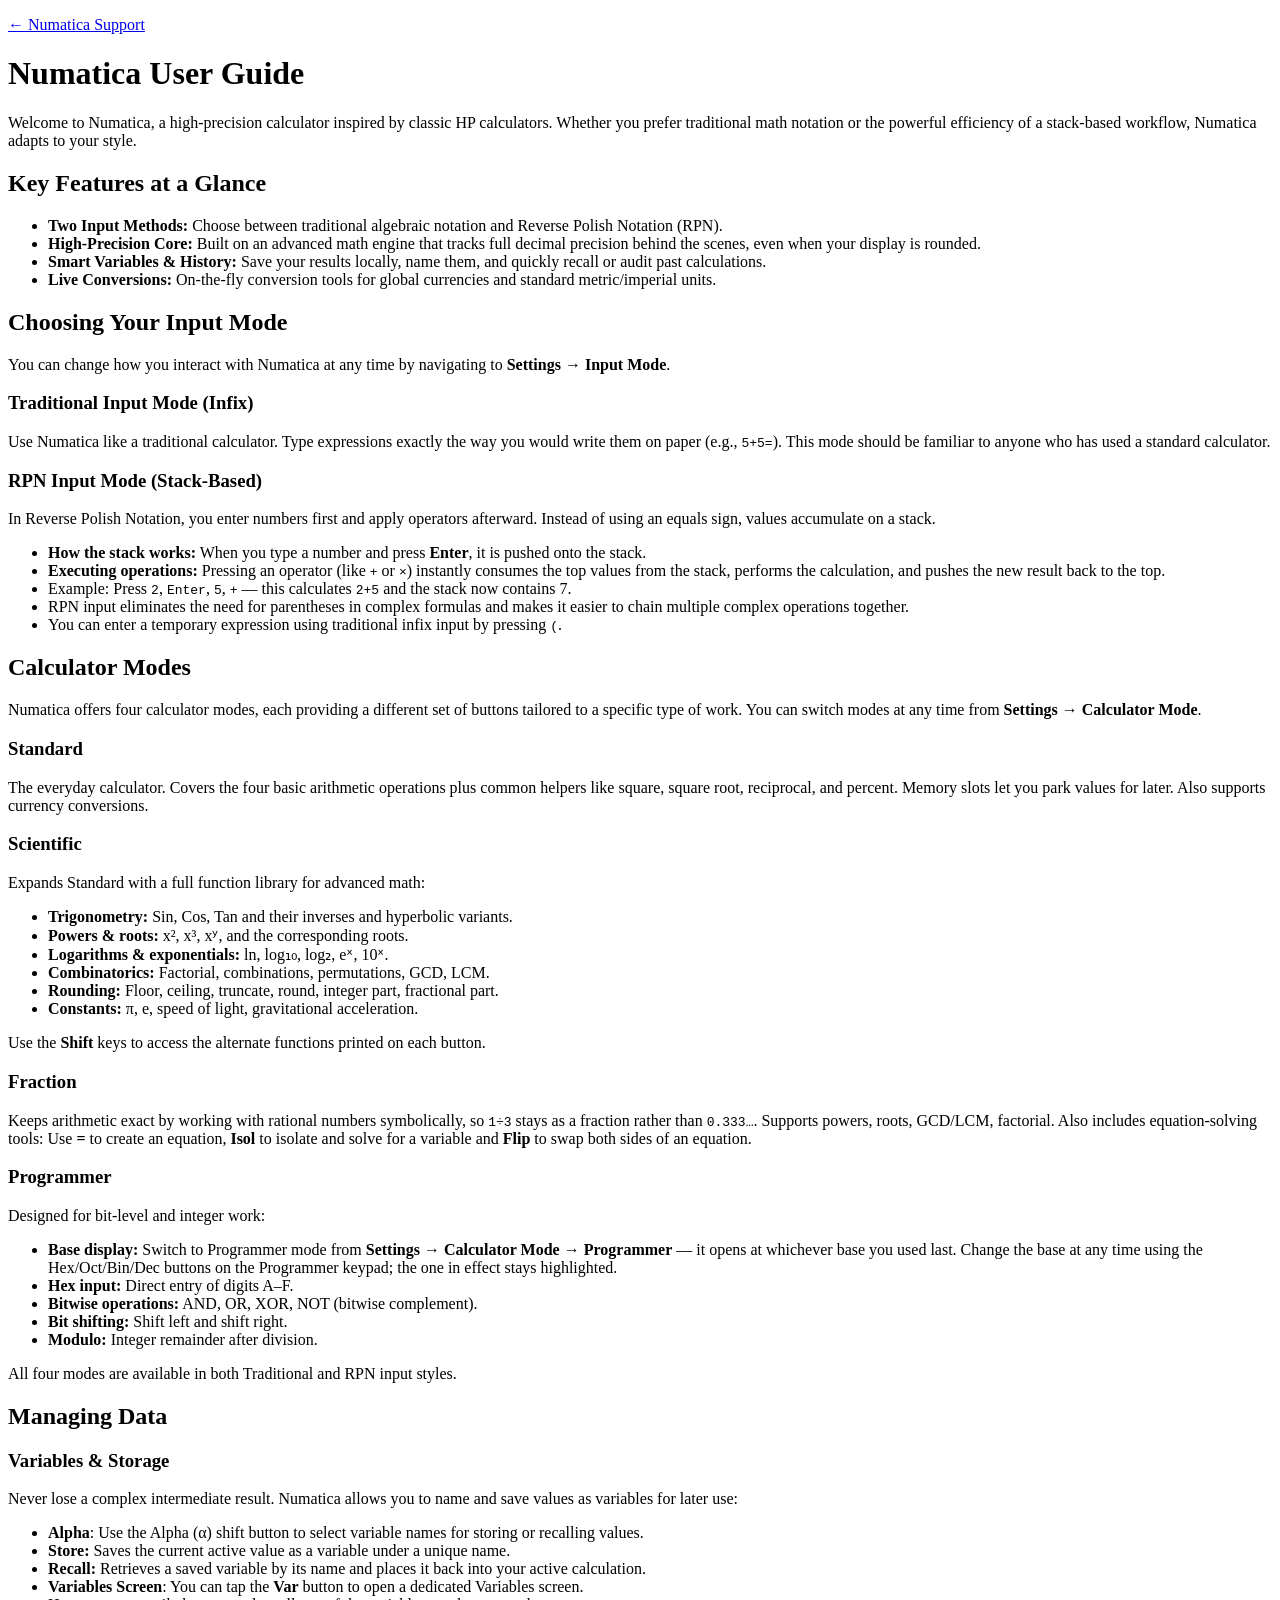
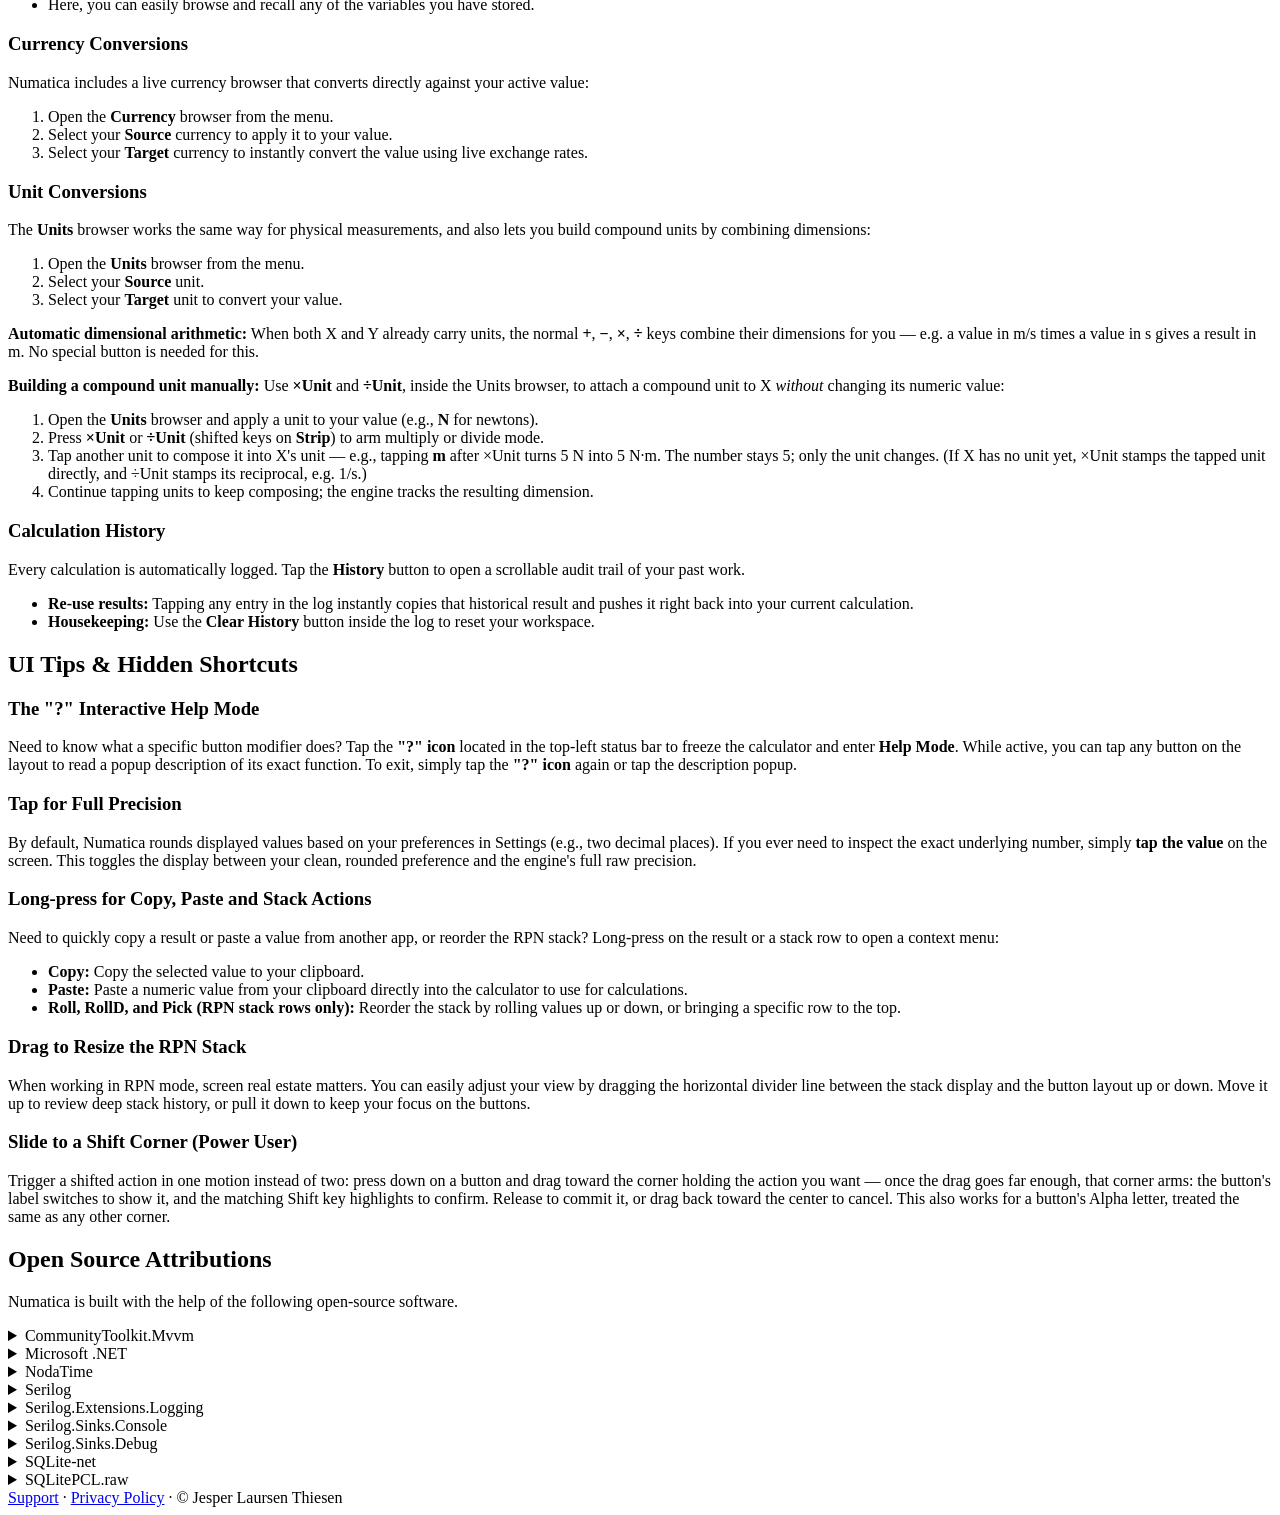
==== guide/index.html @ 0f255b80 "Rename Numera to Numatica Matches the app rename in jthiesen/Numatica#373: display text, page titles" ====
<!DOCTYPE html>
<html lang="en">
<head>
<meta charset="utf-8">
<meta name="viewport" content="width=device-width, initial-scale=1">
<title>Numatica — User Guide</title>
<link rel="icon" href="../favicon.svg" type="image/svg+xml">
<link rel="stylesheet" href="../style.css">
</head>
<body>
<main class="narrow">
<p class="crumb"><a href="../">&larr; Numatica Support</a></p>
<h1>Numatica User Guide</h1>
<p>Welcome to Numatica, a high-precision calculator inspired by classic HP calculators. Whether you prefer traditional math notation or the powerful efficiency of a stack-based workflow, Numatica adapts to your style.</p>
<h2>Key Features at a Glance</h2>
<ul><li><strong>Two Input Methods:</strong> Choose between traditional algebraic notation and Reverse Polish Notation (RPN).</li><li><strong>High-Precision Core:</strong> Built on an advanced math engine that tracks full decimal precision behind the scenes, even when your display is rounded.</li><li><strong>Smart Variables &amp; History:</strong> Save your results locally, name them, and quickly recall or audit past calculations.</li><li><strong>Live Conversions:</strong> On-the-fly conversion tools for global currencies and standard metric/imperial units.</li></ul>
<h2>Choosing Your Input Mode</h2>
<p>You can change how you interact with Numatica at any time by navigating to <strong>Settings</strong> → <strong>Input Mode</strong>.</p>
<h3>Traditional Input Mode (Infix)</h3>
<p>Use Numatica like a traditional calculator. Type expressions exactly the way you would write them on paper (e.g., <code>5+5=</code>). This mode should be familiar to anyone who has used a standard calculator.</p>
<h3>RPN Input Mode (Stack-Based)</h3>
<p>In Reverse Polish Notation, you enter numbers first and apply operators afterward. Instead of using an equals sign, values accumulate on a stack.</p>
<ul><li><strong>How the stack works:</strong> When you type a number and press <strong>Enter</strong>, it is pushed onto the stack.</li><li><strong>Executing operations:</strong> Pressing an operator (like <code>+</code> or <code>×</code>) instantly consumes the top values from the stack, performs the calculation, and pushes the new result back to the top.</li><li>Example: Press <code>2</code>, <code>Enter</code>, <code>5</code>, <code>+</code> — this calculates <code>2+5</code> and the stack now contains 7.</li><li>RPN input eliminates the need for parentheses in complex formulas and makes it easier to chain multiple complex operations together.</li><li>You can enter a temporary expression using traditional infix input by pressing <code>(</code>.</li></ul>
<h2>Calculator Modes</h2>
<p>Numatica offers four calculator modes, each providing a different set of buttons tailored to a specific type of work. You can switch modes at any time from <strong>Settings</strong> → <strong>Calculator Mode</strong>.</p>
<h3>Standard</h3>
<p>The everyday calculator. Covers the four basic arithmetic operations plus common helpers like square, square root, reciprocal, and percent. Memory slots let you park values for later. Also supports currency conversions.</p>
<h3>Scientific</h3>
<p>Expands Standard with a full function library for advanced math:</p>
<ul><li><strong>Trigonometry:</strong> Sin, Cos, Tan and their inverses and hyperbolic variants.</li><li><strong>Powers &amp; roots:</strong> x², x³, xʸ, and the corresponding roots.</li><li><strong>Logarithms &amp; exponentials:</strong> ln, log₁₀, log₂, eˣ, 10ˣ.</li><li><strong>Combinatorics:</strong> Factorial, combinations, permutations, GCD, LCM.</li><li><strong>Rounding:</strong> Floor, ceiling, truncate, round, integer part, fractional part.</li><li><strong>Constants:</strong> π, e, speed of light, gravitational acceleration.</li></ul>
<p>Use the <strong>Shift</strong> keys to access the alternate functions printed on each button.</p>
<h3>Fraction</h3>
<p>Keeps arithmetic exact by working with rational numbers symbolically, so <code>1÷3</code> stays as a fraction rather than <code>0.333…</code>. Supports powers, roots, GCD/LCM, factorial. Also includes equation-solving tools: Use <strong>=</strong> to create an equation, <strong>Isol</strong> to isolate and solve for a variable and <strong>Flip</strong> to swap both sides of an equation.</p>
<h3>Programmer</h3>
<p>Designed for bit-level and integer work:</p>
<ul><li><strong>Base display:</strong> Switch to Programmer mode from <strong>Settings</strong> → <strong>Calculator Mode</strong> → <strong>Programmer</strong> — it opens at whichever base you used last. Change the base at any time using the Hex/Oct/Bin/Dec buttons on the Programmer keypad; the one in effect stays highlighted.</li><li><strong>Hex input:</strong> Direct entry of digits A–F.</li><li><strong>Bitwise operations:</strong> AND, OR, XOR, NOT (bitwise complement).</li><li><strong>Bit shifting:</strong> Shift left and shift right.</li><li><strong>Modulo:</strong> Integer remainder after division.</li></ul>
<p>All four modes are available in both Traditional and RPN input styles.</p>
<h2>Managing Data</h2>
<h3>Variables &amp; Storage</h3>
<p>Never lose a complex intermediate result. Numatica allows you to name and save values as variables for later use:</p>
<ul><li><strong>Alpha</strong>: Use the Alpha (α) shift button to select variable names for storing or recalling values.</li><li><strong>Store:</strong> Saves the current active value as a variable under a unique name.</li><li><strong>Recall:</strong> Retrieves a saved variable by its name and places it back into your active calculation.</li><li><strong>Variables Screen</strong>: You can tap the <strong>Var</strong> button to open a dedicated Variables screen.</li><li>Here, you can easily browse and recall any of the variables you have stored.</li></ul>
<h3>Currency Conversions</h3>
<p>Numatica includes a live currency browser that converts directly against your active value:</p>
<ol><li>Open the <strong>Currency</strong> browser from the menu.</li><li>Select your <strong>Source</strong> currency to apply it to your value.</li><li>Select your <strong>Target</strong> currency to instantly convert the value using live exchange rates.</li></ol>
<h3>Unit Conversions</h3>
<p>The <strong>Units</strong> browser works the same way for physical measurements, and also lets you build compound units by combining dimensions:</p>
<ol><li>Open the <strong>Units</strong> browser from the menu.</li><li>Select your <strong>Source</strong> unit.</li><li>Select your <strong>Target</strong> unit to convert your value.</li></ol>
<p><strong>Automatic dimensional arithmetic:</strong> When both X and Y already carry units, the normal <strong>+</strong>, <strong>−</strong>, <strong>×</strong>, <strong>÷</strong> keys combine their dimensions for you — e.g. a value in m/s times a value in s gives a result in m. No special button is needed for this.</p>
<p><strong>Building a compound unit manually:</strong> Use <strong>×Unit</strong> and <strong>÷Unit</strong>, inside the Units browser, to attach a compound unit to X <em>without</em> changing its numeric value:</p>
<ol><li>Open the <strong>Units</strong> browser and apply a unit to your value (e.g., <strong>N</strong> for newtons).</li><li>Press <strong>×Unit</strong> or <strong>÷Unit</strong> (shifted keys on <strong>Strip</strong>) to arm multiply or divide mode.</li><li>Tap another unit to compose it into X's unit — e.g., tapping <strong>m</strong> after ×Unit turns 5 N into 5 N·m. The number stays 5; only the unit changes. (If X has no unit yet, ×Unit stamps the tapped unit directly, and ÷Unit stamps its reciprocal, e.g. 1/s.)</li><li>Continue tapping units to keep composing; the engine tracks the resulting dimension.</li></ol>
<h3>Calculation History</h3>
<p>Every calculation is automatically logged. Tap the <strong>History</strong> button to open a scrollable audit trail of your past work.</p>
<ul><li><strong>Re-use results:</strong> Tapping any entry in the log instantly copies that historical result and pushes it right back into your current calculation.</li><li><strong>Housekeeping:</strong> Use the <strong>Clear History</strong> button inside the log to reset your workspace.</li></ul>
<h2>UI Tips &amp; Hidden Shortcuts</h2>
<h3>The "?" Interactive Help Mode</h3>
<p>Need to know what a specific button modifier does? Tap the <strong>"?" icon</strong> located in the top-left status bar to freeze the calculator and enter <strong>Help Mode</strong>. While active, you can tap any button on the layout to read a popup description of its exact function. To exit, simply tap the <strong>"?" icon</strong> again or tap the description popup.</p>
<h3>Tap for Full Precision</h3>
<p>By default, Numatica rounds displayed values based on your preferences in Settings (e.g., two decimal places). If you ever need to inspect the exact underlying number, simply <strong>tap the value</strong> on the screen. This toggles the display between your clean, rounded preference and the engine's full raw precision.</p>
<h3>Long-press for Copy, Paste and Stack Actions</h3>
<p>Need to quickly copy a result or paste a value from another app, or reorder the RPN stack? Long-press on the result or a stack row to open a context menu:</p>
<ul><li><strong>Copy:</strong> Copy the selected value to your clipboard.</li><li><strong>Paste:</strong> Paste a numeric value from your clipboard directly into the calculator to use for calculations.</li><li><strong>Roll, RollD, and Pick (RPN stack rows only):</strong> Reorder the stack by rolling values up or down, or bringing a specific row to the top.</li></ul>
<h3>Drag to Resize the RPN Stack</h3>
<p>When working in RPN mode, screen real estate matters. You can easily adjust your view by dragging the horizontal divider line between the stack display and the button layout up or down. Move it up to review deep stack history, or pull it down to keep your focus on the buttons.</p>
<h3>Slide to a Shift Corner (Power User)</h3>
<p>Trigger a shifted action in one motion instead of two: press down on a button and drag toward the corner holding the action you want — once the drag goes far enough, that corner arms: the button's label switches to show it, and the matching Shift key highlights to confirm. Release to commit it, or drag back toward the center to cancel. This also works for a button's Alpha letter, treated the same as any other corner.</p>
<h2 id="open-source">Open Source Attributions</h2>
<p>Numatica is built with the help of the following open-source software.</p>
<details><summary>CommunityToolkit.Mvvm</summary><pre>The MIT License (MIT)
Copyright (c) Microsoft Corporation

Permission is hereby granted, free of charge, to any person obtaining a copy of this software and 
associated documentation files (the "Software"), to deal in the Software without restriction, 
including without limitation the rights to use, copy, modify, merge, publish, distribute, sublicense, 
and/or sell copies of the Software, and to permit persons to whom the Software is furnished to do so, 
subject to the following conditions:

The above copyright notice and this permission notice shall be included in all copies or substantial 
portions of the Software.

THE SOFTWARE IS PROVIDED "AS IS", WITHOUT WARRANTY OF ANY KIND, EXPRESS OR IMPLIED, INCLUDING BUT 
NOT LIMITED TO THE WARRANTIES OF MERCHANTABILITY, FITNESS FOR A PARTICULAR PURPOSE AND NONINFRINGEMENT. 
IN NO EVENT SHALL THE AUTHORS OR COPYRIGHT HOLDERS BE LIABLE FOR ANY CLAIM, DAMAGES OR OTHER LIABILITY, 
WHETHER IN AN ACTION OF CONTRACT, TORT OR OTHERWISE, ARISING FROM, OUT OF OR IN CONNECTION WITH THE 
SOFTWARE OR THE USE OR OTHER DEALINGS IN THE SOFTWARE.</pre></details>
<details><summary>Microsoft .NET</summary><pre>The MIT License (MIT)

Copyright (c) .NET Foundation and Contributors

All rights reserved.

Permission is hereby granted, free of charge, to any person obtaining a copy
of this software and associated documentation files (the "Software"), to deal
in the Software without restriction, including without limitation the rights
to use, copy, modify, merge, publish, distribute, sublicense, and/or sell
copies of the Software, and to permit persons to whom the Software is
furnished to do so, subject to the following conditions:

The above copyright notice and this permission notice shall be included in all
copies or substantial portions of the Software.

THE SOFTWARE IS PROVIDED "AS IS", WITHOUT WARRANTY OF ANY KIND, EXPRESS OR
IMPLIED, INCLUDING BUT NOT LIMITED TO THE WARRANTIES OF MERCHANTABILITY,
FITNESS FOR A PARTICULAR PURPOSE AND NONINFRINGEMENT. IN NO EVENT SHALL THE
AUTHORS OR COPYRIGHT HOLDERS BE LIABLE FOR ANY CLAIM, DAMAGES OR OTHER
LIABILITY, WHETHER IN AN ACTION OF CONTRACT, TORT OR OTHERWISE, ARISING FROM,
OUT OF OR IN CONNECTION WITH THE SOFTWARE OR THE USE OR OTHER DEALINGS IN THE
SOFTWARE.</pre></details>
<details><summary>NodaTime</summary><pre>Copyright 2009 The Noda Time Authors. All rights reserved.

This product includes ports of software developed by Joda.org
(http://www.joda.org/). Portions of Noda Time were derived from Joda
Time 1.6.0; Joda Time 1.6.0 is copyright 2001-2009 Stephen Colebourne.

Licensed under the Apache License, Version 2.0:

                                Apache License
                        Version 2.0, January 2004
                        http://www.apache.org/licenses/

TERMS AND CONDITIONS FOR USE, REPRODUCTION, AND DISTRIBUTION

1. Definitions.

    "License" shall mean the terms and conditions for use, reproduction,
    and distribution as defined by Sections 1 through 9 of this document.

    "Licensor" shall mean the copyright owner or entity authorized by
    the copyright owner that is granting the License.

    "Legal Entity" shall mean the union of the acting entity and all
    other entities that control, are controlled by, or are under common
    control with that entity. For the purposes of this definition,
    "control" means (i) the power, direct or indirect, to cause the
    direction or management of such entity, whether by contract or
    otherwise, or (ii) ownership of fifty percent (50%) or more of the
    outstanding shares, or (iii) beneficial ownership of such entity.

    "You" (or "Your") shall mean an individual or Legal Entity
    exercising permissions granted by this License.

    "Source" form shall mean the preferred form for making modifications,
    including but not limited to software source code, documentation
    source, and configuration files.

    "Object" form shall mean any form resulting from mechanical
    transformation or translation of a Source form, including but
    not limited to compiled object code, generated documentation,
    and conversions to other media types.

    "Work" shall mean the work of authorship, whether in Source or
    Object form, made available under the License, as indicated by a
    copyright notice that is included in or attached to the work
    (an example is provided in the Appendix below).

    "Derivative Works" shall mean any work, whether in Source or Object
    form, that is based on (or derived from) the Work and for which the
    editorial revisions, annotations, elaborations, or other modifications
    represent, as a whole, an original work of authorship. For the purposes
    of this License, Derivative Works shall not include works that remain
    separable from, or merely link (or bind by name) to the interfaces of,
    the Work and Derivative Works thereof.

    "Contribution" shall mean any work of authorship, including
    the original version of the Work and any modifications or additions
    to that Work or Derivative Works thereof, that is intentionally
    submitted to Licensor for inclusion in the Work by the copyright owner
    or by an individual or Legal Entity authorized to submit on behalf of
    the copyright owner. For the purposes of this definition, "submitted"
    means any form of electronic, verbal, or written communication sent
    to the Licensor or its representatives, including but not limited to
    communication on electronic mailing lists, source code control systems,
    and issue tracking systems that are managed by, or on behalf of, the
    Licensor for the purpose of discussing and improving the Work, but
    excluding communication that is conspicuously marked or otherwise
    designated in writing by the copyright owner as "Not a Contribution."

    "Contributor" shall mean Licensor and any individual or Legal Entity
    on behalf of whom a Contribution has been received by Licensor and
    subsequently incorporated within the Work.

2. Grant of Copyright License. Subject to the terms and conditions of
    this License, each Contributor hereby grants to You a perpetual,
    worldwide, non-exclusive, no-charge, royalty-free, irrevocable
    copyright license to reproduce, prepare Derivative Works of,
    publicly display, publicly perform, sublicense, and distribute the
    Work and such Derivative Works in Source or Object form.

3. Grant of Patent License. Subject to the terms and conditions of
    this License, each Contributor hereby grants to You a perpetual,
    worldwide, non-exclusive, no-charge, royalty-free, irrevocable
    (except as stated in this section) patent license to make, have made,
    use, offer to sell, sell, import, and otherwise transfer the Work,
    where such license applies only to those patent claims licensable
    by such Contributor that are necessarily infringed by their
    Contribution(s) alone or by combination of their Contribution(s)
    with the Work to which such Contribution(s) was submitted. If You
    institute patent litigation against any entity (including a
    cross-claim or counterclaim in a lawsuit) alleging that the Work
    or a Contribution incorporated within the Work constitutes direct
    or contributory patent infringement, then any patent licenses
    granted to You under this License for that Work shall terminate
    as of the date such litigation is filed.

4. Redistribution. You may reproduce and distribute copies of the
    Work or Derivative Works thereof in any medium, with or without
    modifications, and in Source or Object form, provided that You
    meet the following conditions:

    (a) You must give any other recipients of the Work or
        Derivative Works a copy of this License; and

    (b) You must cause any modified files to carry prominent notices
        stating that You changed the files; and

    (c) You must retain, in the Source form of any Derivative Works
        that You distribute, all copyright, patent, trademark, and
        attribution notices from the Source form of the Work,
        excluding those notices that do not pertain to any part of
        the Derivative Works; and

    (d) If the Work includes a "NOTICE" text file as part of its
        distribution, then any Derivative Works that You distribute must
        include a readable copy of the attribution notices contained
        within such NOTICE file, excluding those notices that do not
        pertain to any part of the Derivative Works, in at least one
        of the following places: within a NOTICE text file distributed
        as part of the Derivative Works; within the Source form or
        documentation, if provided along with the Derivative Works; or,
        within a display generated by the Derivative Works, if and
        wherever such third-party notices normally appear. The contents
        of the NOTICE file are for informational purposes only and
        do not modify the License. You may add Your own attribution
        notices within Derivative Works that You distribute, alongside
        or as an addendum to the NOTICE text from the Work, provided
        that such additional attribution notices cannot be construed
        as modifying the License.

    You may add Your own copyright statement to Your modifications and
    may provide additional or different license terms and conditions
    for use, reproduction, or distribution of Your modifications, or
    for any such Derivative Works as a whole, provided Your use,
    reproduction, and distribution of the Work otherwise complies with
    the conditions stated in this License.

5. Submission of Contributions. Unless You explicitly state otherwise,
    any Contribution intentionally submitted for inclusion in the Work
    by You to the Licensor shall be under the terms and conditions of
    this License, without any additional terms or conditions.
    Notwithstanding the above, nothing herein shall supersede or modify
    the terms of any separate license agreement you may have executed
    with Licensor regarding such Contributions.

6. Trademarks. This License does not grant permission to use the trade
    names, trademarks, service marks, or product names of the Licensor,
    except as required for reasonable and customary use in describing the
    origin of the Work and reproducing the content of the NOTICE file.

7. Disclaimer of Warranty. Unless required by applicable law or
    agreed to in writing, Licensor provides the Work (and each
    Contributor provides its Contributions) on an "AS IS" BASIS,
    WITHOUT WARRANTIES OR CONDITIONS OF ANY KIND, either express or
    implied, including, without limitation, any warranties or conditions
    of TITLE, NON-INFRINGEMENT, MERCHANTABILITY, or FITNESS FOR A
    PARTICULAR PURPOSE. You are solely responsible for determining the
    appropriateness of using or redistributing the Work and assume any
    risks associated with Your exercise of permissions under this License.

8. Limitation of Liability. In no event and under no legal theory,
    whether in tort (including negligence), contract, or otherwise,
    unless required by applicable law (such as deliberate and grossly
    negligent acts) or agreed to in writing, shall any Contributor be
    liable to You for damages, including any direct, indirect, special,
    incidental, or consequential damages of any character arising as a
    result of this License or out of the use or inability to use the
    Work (including but not limited to damages for loss of goodwill,
    work stoppage, computer failure or malfunction, or any and all
    other commercial damages or losses), even if such Contributor
    has been advised of the possibility of such damages.

9. Accepting Warranty or Additional Liability. While redistributing
    the Work or Derivative Works thereof, You may choose to offer,
    and charge a fee for, acceptance of support, warranty, indemnity,
    or other liability obligations and/or rights consistent with this
    License. However, in accepting such obligations, You may act only
    on Your own behalf and on Your sole responsibility, not on behalf
    of any other Contributor, and only if You agree to indemnify,
    defend, and hold each Contributor harmless for any liability
    incurred by, or claims asserted against, such Contributor by reason
    of your accepting any such warranty or additional liability.

END OF TERMS AND CONDITIONS

APPENDIX: How to apply the Apache License to your work.

    To apply the Apache License to your work, attach the following
    boilerplate notice, with the fields enclosed by brackets "[]"
    replaced with your own identifying information. (Don't include
    the brackets!)  The text should be enclosed in the appropriate
    comment syntax for the file format. We also recommend that a
    file or class name and description of purpose be included on the
    same "printed page" as the copyright notice for easier
    identification within third-party archives.

Copyright [yyyy] [name of copyright owner]

Licensed under the Apache License, Version 2.0 (the "License");
you may not use this file except in compliance with the License.
You may obtain a copy of the License at

    http://www.apache.org/licenses/LICENSE-2.0

Unless required by applicable law or agreed to in writing, software
distributed under the License is distributed on an "AS IS" BASIS,
WITHOUT WARRANTIES OR CONDITIONS OF ANY KIND, either express or implied.
See the License for the specific language governing permissions and
limitations under the License.</pre></details>
<details><summary>Serilog</summary><pre>Serilog is copyright © Serilog Contributors - Provided under the Apache License, Version 2.0. Needle and thread logo a derivative of work by Kenneth Appiah.

Licensed under the Apache License, Version 2.0:

Apache License
Version 2.0, January 2004
http://www.apache.org/licenses/

TERMS AND CONDITIONS FOR USE, REPRODUCTION, AND DISTRIBUTION

1. Definitions.

"License" shall mean the terms and conditions for use, reproduction, and
distribution as defined by Sections 1 through 9 of this document.

"Licensor" shall mean the copyright owner or entity authorized by the copyright
owner that is granting the License.

"Legal Entity" shall mean the union of the acting entity and all other entities
that control, are controlled by, or are under common control with that entity.
For the purposes of this definition, "control" means (i) the power, direct or
indirect, to cause the direction or management of such entity, whether by
contract or otherwise, or (ii) ownership of fifty percent (50%) or more of the
outstanding shares, or (iii) beneficial ownership of such entity.

"You" (or "Your") shall mean an individual or Legal Entity exercising
permissions granted by this License.

"Source" form shall mean the preferred form for making modifications, including
but not limited to software source code, documentation source, and configuration
files.

"Object" form shall mean any form resulting from mechanical transformation or
translation of a Source form, including but not limited to compiled object code,
generated documentation, and conversions to other media types.

"Work" shall mean the work of authorship, whether in Source or Object form, made
available under the License, as indicated by a copyright notice that is included
in or attached to the work (an example is provided in the Appendix below).

"Derivative Works" shall mean any work, whether in Source or Object form, that
is based on (or derived from) the Work and for which the editorial revisions,
annotations, elaborations, or other modifications represent, as a whole, an
original work of authorship. For the purposes of this License, Derivative Works
shall not include works that remain separable from, or merely link (or bind by
name) to the interfaces of, the Work and Derivative Works thereof.

"Contribution" shall mean any work of authorship, including the original version
of the Work and any modifications or additions to that Work or Derivative Works
thereof, that is intentionally submitted to Licensor for inclusion in the Work
by the copyright owner or by an individual or Legal Entity authorized to submit
on behalf of the copyright owner. For the purposes of this definition,
"submitted" means any form of electronic, verbal, or written communication sent
to the Licensor or its representatives, including but not limited to
communication on electronic mailing lists, source code control systems, and
issue tracking systems that are managed by, or on behalf of, the Licensor for
the purpose of discussing and improving the Work, but excluding communication
that is conspicuously marked or otherwise designated in writing by the copyright
owner as "Not a Contribution."

"Contributor" shall mean Licensor and any individual or Legal Entity on behalf
of whom a Contribution has been received by Licensor and subsequently
incorporated within the Work.

2. Grant of Copyright License.

Subject to the terms and conditions of this License, each Contributor hereby
grants to You a perpetual, worldwide, non-exclusive, no-charge, royalty-free,
irrevocable copyright license to reproduce, prepare Derivative Works of,
publicly display, publicly perform, sublicense, and distribute the Work and such
Derivative Works in Source or Object form.

3. Grant of Patent License.

Subject to the terms and conditions of this License, each Contributor hereby
grants to You a perpetual, worldwide, non-exclusive, no-charge, royalty-free,
irrevocable (except as stated in this section) patent license to make, have
made, use, offer to sell, sell, import, and otherwise transfer the Work, where
such license applies only to those patent claims licensable by such Contributor
that are necessarily infringed by their Contribution(s) alone or by combination
of their Contribution(s) with the Work to which such Contribution(s) was
submitted. If You institute patent litigation against any entity (including a
cross-claim or counterclaim in a lawsuit) alleging that the Work or a
Contribution incorporated within the Work constitutes direct or contributory
patent infringement, then any patent licenses granted to You under this License
for that Work shall terminate as of the date such litigation is filed.

4. Redistribution.

You may reproduce and distribute copies of the Work or Derivative Works thereof
in any medium, with or without modifications, and in Source or Object form,
provided that You meet the following conditions:

You must give any other recipients of the Work or Derivative Works a copy of
this License; and
You must cause any modified files to carry prominent notices stating that You
changed the files; and
You must retain, in the Source form of any Derivative Works that You distribute,
all copyright, patent, trademark, and attribution notices from the Source form
of the Work, excluding those notices that do not pertain to any part of the
Derivative Works; and
If the Work includes a "NOTICE" text file as part of its distribution, then any
Derivative Works that You distribute must include a readable copy of the
attribution notices contained within such NOTICE file, excluding those notices
that do not pertain to any part of the Derivative Works, in at least one of the
following places: within a NOTICE text file distributed as part of the
Derivative Works; within the Source form or documentation, if provided along
with the Derivative Works; or, within a display generated by the Derivative
Works, if and wherever such third-party notices normally appear. The contents of
the NOTICE file are for informational purposes only and do not modify the
License. You may add Your own attribution notices within Derivative Works that
You distribute, alongside or as an addendum to the NOTICE text from the Work,
provided that such additional attribution notices cannot be construed as
modifying the License.
You may add Your own copyright statement to Your modifications and may provide
additional or different license terms and conditions for use, reproduction, or
distribution of Your modifications, or for any such Derivative Works as a whole,
provided Your use, reproduction, and distribution of the Work otherwise complies
with the conditions stated in this License.

5. Submission of Contributions.

Unless You explicitly state otherwise, any Contribution intentionally submitted
for inclusion in the Work by You to the Licensor shall be under the terms and
conditions of this License, without any additional terms or conditions.
Notwithstanding the above, nothing herein shall supersede or modify the terms of
any separate license agreement you may have executed with Licensor regarding
such Contributions.

6. Trademarks.

This License does not grant permission to use the trade names, trademarks,
service marks, or product names of the Licensor, except as required for
reasonable and customary use in describing the origin of the Work and
reproducing the content of the NOTICE file.

7. Disclaimer of Warranty.

Unless required by applicable law or agreed to in writing, Licensor provides the
Work (and each Contributor provides its Contributions) on an "AS IS" BASIS,
WITHOUT WARRANTIES OR CONDITIONS OF ANY KIND, either express or implied,
including, without limitation, any warranties or conditions of TITLE,
NON-INFRINGEMENT, MERCHANTABILITY, or FITNESS FOR A PARTICULAR PURPOSE. You are
solely responsible for determining the appropriateness of using or
redistributing the Work and assume any risks associated with Your exercise of
permissions under this License.

8. Limitation of Liability.

In no event and under no legal theory, whether in tort (including negligence),
contract, or otherwise, unless required by applicable law (such as deliberate
and grossly negligent acts) or agreed to in writing, shall any Contributor be
liable to You for damages, including any direct, indirect, special, incidental,
or consequential damages of any character arising as a result of this License or
out of the use or inability to use the Work (including but not limited to
damages for loss of goodwill, work stoppage, computer failure or malfunction, or
any and all other commercial damages or losses), even if such Contributor has
been advised of the possibility of such damages.

9. Accepting Warranty or Additional Liability.

While redistributing the Work or Derivative Works thereof, You may choose to
offer, and charge a fee for, acceptance of support, warranty, indemnity, or
other liability obligations and/or rights consistent with this License. However,
in accepting such obligations, You may act only on Your own behalf and on Your
sole responsibility, not on behalf of any other Contributor, and only if You
agree to indemnify, defend, and hold each Contributor harmless for any liability
incurred by, or claims asserted against, such Contributor by reason of your
accepting any such warranty or additional liability.

END OF TERMS AND CONDITIONS

APPENDIX: How to apply the Apache License to your work

To apply the Apache License to your work, attach the following boilerplate
notice, with the fields enclosed by brackets "[]" replaced with your own
identifying information. (Don't include the brackets!) The text should be
enclosed in the appropriate comment syntax for the file format. We also
recommend that a file or class name and description of purpose be included on
the same "printed page" as the copyright notice for easier identification within
third-party archives.

Copyright [yyyy] [name of copyright owner]

Licensed under the Apache License, Version 2.0 (the "License");
you may not use this file except in compliance with the License.
You may obtain a copy of the License at

    http://www.apache.org/licenses/LICENSE-2.0

Unless required by applicable law or agreed to in writing, software
distributed under the License is distributed on an "AS IS" BASIS,
WITHOUT WARRANTIES OR CONDITIONS OF ANY KIND, either express or implied.
See the License for the specific language governing permissions and
limitations under the License.</pre></details>
<details><summary>Serilog.Extensions.Logging</summary><pre>Copyright © Serilog Contributors

Licensed under the Apache License, Version 2.0:

                                Apache License
                        Version 2.0, January 2004
                        http://www.apache.org/licenses/

TERMS AND CONDITIONS FOR USE, REPRODUCTION, AND DISTRIBUTION

1. Definitions.

    "License" shall mean the terms and conditions for use, reproduction,
    and distribution as defined by Sections 1 through 9 of this document.

    "Licensor" shall mean the copyright owner or entity authorized by
    the copyright owner that is granting the License.

    "Legal Entity" shall mean the union of the acting entity and all
    other entities that control, are controlled by, or are under common
    control with that entity. For the purposes of this definition,
    "control" means (i) the power, direct or indirect, to cause the
    direction or management of such entity, whether by contract or
    otherwise, or (ii) ownership of fifty percent (50%) or more of the
    outstanding shares, or (iii) beneficial ownership of such entity.

    "You" (or "Your") shall mean an individual or Legal Entity
    exercising permissions granted by this License.

    "Source" form shall mean the preferred form for making modifications,
    including but not limited to software source code, documentation
    source, and configuration files.

    "Object" form shall mean any form resulting from mechanical
    transformation or translation of a Source form, including but
    not limited to compiled object code, generated documentation,
    and conversions to other media types.

    "Work" shall mean the work of authorship, whether in Source or
    Object form, made available under the License, as indicated by a
    copyright notice that is included in or attached to the work
    (an example is provided in the Appendix below).

    "Derivative Works" shall mean any work, whether in Source or Object
    form, that is based on (or derived from) the Work and for which the
    editorial revisions, annotations, elaborations, or other modifications
    represent, as a whole, an original work of authorship. For the purposes
    of this License, Derivative Works shall not include works that remain
    separable from, or merely link (or bind by name) to the interfaces of,
    the Work and Derivative Works thereof.

    "Contribution" shall mean any work of authorship, including
    the original version of the Work and any modifications or additions
    to that Work or Derivative Works thereof, that is intentionally
    submitted to Licensor for inclusion in the Work by the copyright owner
    or by an individual or Legal Entity authorized to submit on behalf of
    the copyright owner. For the purposes of this definition, "submitted"
    means any form of electronic, verbal, or written communication sent
    to the Licensor or its representatives, including but not limited to
    communication on electronic mailing lists, source code control systems,
    and issue tracking systems that are managed by, or on behalf of, the
    Licensor for the purpose of discussing and improving the Work, but
    excluding communication that is conspicuously marked or otherwise
    designated in writing by the copyright owner as "Not a Contribution."

    "Contributor" shall mean Licensor and any individual or Legal Entity
    on behalf of whom a Contribution has been received by Licensor and
    subsequently incorporated within the Work.

2. Grant of Copyright License. Subject to the terms and conditions of
    this License, each Contributor hereby grants to You a perpetual,
    worldwide, non-exclusive, no-charge, royalty-free, irrevocable
    copyright license to reproduce, prepare Derivative Works of,
    publicly display, publicly perform, sublicense, and distribute the
    Work and such Derivative Works in Source or Object form.

3. Grant of Patent License. Subject to the terms and conditions of
    this License, each Contributor hereby grants to You a perpetual,
    worldwide, non-exclusive, no-charge, royalty-free, irrevocable
    (except as stated in this section) patent license to make, have made,
    use, offer to sell, sell, import, and otherwise transfer the Work,
    where such license applies only to those patent claims licensable
    by such Contributor that are necessarily infringed by their
    Contribution(s) alone or by combination of their Contribution(s)
    with the Work to which such Contribution(s) was submitted. If You
    institute patent litigation against any entity (including a
    cross-claim or counterclaim in a lawsuit) alleging that the Work
    or a Contribution incorporated within the Work constitutes direct
    or contributory patent infringement, then any patent licenses
    granted to You under this License for that Work shall terminate
    as of the date such litigation is filed.

4. Redistribution. You may reproduce and distribute copies of the
    Work or Derivative Works thereof in any medium, with or without
    modifications, and in Source or Object form, provided that You
    meet the following conditions:

    (a) You must give any other recipients of the Work or
        Derivative Works a copy of this License; and

    (b) You must cause any modified files to carry prominent notices
        stating that You changed the files; and

    (c) You must retain, in the Source form of any Derivative Works
        that You distribute, all copyright, patent, trademark, and
        attribution notices from the Source form of the Work,
        excluding those notices that do not pertain to any part of
        the Derivative Works; and

    (d) If the Work includes a "NOTICE" text file as part of its
        distribution, then any Derivative Works that You distribute must
        include a readable copy of the attribution notices contained
        within such NOTICE file, excluding those notices that do not
        pertain to any part of the Derivative Works, in at least one
        of the following places: within a NOTICE text file distributed
        as part of the Derivative Works; within the Source form or
        documentation, if provided along with the Derivative Works; or,
        within a display generated by the Derivative Works, if and
        wherever such third-party notices normally appear. The contents
        of the NOTICE file are for informational purposes only and
        do not modify the License. You may add Your own attribution
        notices within Derivative Works that You distribute, alongside
        or as an addendum to the NOTICE text from the Work, provided
        that such additional attribution notices cannot be construed
        as modifying the License.

    You may add Your own copyright statement to Your modifications and
    may provide additional or different license terms and conditions
    for use, reproduction, or distribution of Your modifications, or
    for any such Derivative Works as a whole, provided Your use,
    reproduction, and distribution of the Work otherwise complies with
    the conditions stated in this License.

5. Submission of Contributions. Unless You explicitly state otherwise,
    any Contribution intentionally submitted for inclusion in the Work
    by You to the Licensor shall be under the terms and conditions of
    this License, without any additional terms or conditions.
    Notwithstanding the above, nothing herein shall supersede or modify
    the terms of any separate license agreement you may have executed
    with Licensor regarding such Contributions.

6. Trademarks. This License does not grant permission to use the trade
    names, trademarks, service marks, or product names of the Licensor,
    except as required for reasonable and customary use in describing the
    origin of the Work and reproducing the content of the NOTICE file.

7. Disclaimer of Warranty. Unless required by applicable law or
    agreed to in writing, Licensor provides the Work (and each
    Contributor provides its Contributions) on an "AS IS" BASIS,
    WITHOUT WARRANTIES OR CONDITIONS OF ANY KIND, either express or
    implied, including, without limitation, any warranties or conditions
    of TITLE, NON-INFRINGEMENT, MERCHANTABILITY, or FITNESS FOR A
    PARTICULAR PURPOSE. You are solely responsible for determining the
    appropriateness of using or redistributing the Work and assume any
    risks associated with Your exercise of permissions under this License.

8. Limitation of Liability. In no event and under no legal theory,
    whether in tort (including negligence), contract, or otherwise,
    unless required by applicable law (such as deliberate and grossly
    negligent acts) or agreed to in writing, shall any Contributor be
    liable to You for damages, including any direct, indirect, special,
    incidental, or consequential damages of any character arising as a
    result of this License or out of the use or inability to use the
    Work (including but not limited to damages for loss of goodwill,
    work stoppage, computer failure or malfunction, or any and all
    other commercial damages or losses), even if such Contributor
    has been advised of the possibility of such damages.

9. Accepting Warranty or Additional Liability. While redistributing
    the Work or Derivative Works thereof, You may choose to offer,
    and charge a fee for, acceptance of support, warranty, indemnity,
    or other liability obligations and/or rights consistent with this
    License. However, in accepting such obligations, You may act only
    on Your own behalf and on Your sole responsibility, not on behalf
    of any other Contributor, and only if You agree to indemnify,
    defend, and hold each Contributor harmless for any liability
    incurred by, or claims asserted against, such Contributor by reason
    of your accepting any such warranty or additional liability.

END OF TERMS AND CONDITIONS

APPENDIX: How to apply the Apache License to your work.

    To apply the Apache License to your work, attach the following
    boilerplate notice, with the fields enclosed by brackets "{}"
    replaced with your own identifying information. (Don't include
    the brackets!)  The text should be enclosed in the appropriate
    comment syntax for the file format. We also recommend that a
    file or class name and description of purpose be included on the
    same "printed page" as the copyright notice for easier
    identification within third-party archives.

Copyright {yyyy} {name of copyright owner}

Licensed under the Apache License, Version 2.0 (the "License");
you may not use this file except in compliance with the License.
You may obtain a copy of the License at

    http://www.apache.org/licenses/LICENSE-2.0

Unless required by applicable law or agreed to in writing, software
distributed under the License is distributed on an "AS IS" BASIS,
WITHOUT WARRANTIES OR CONDITIONS OF ANY KIND, either express or implied.
See the License for the specific language governing permissions and
limitations under the License.</pre></details>
<details><summary>Serilog.Sinks.Console</summary><pre>Copyright © 2017 Serilog Contributors - Provided under the Apache License, Version 2.0.

                                 Apache License
                        Version 2.0, January 2004
                        http://www.apache.org/licenses/

TERMS AND CONDITIONS FOR USE, REPRODUCTION, AND DISTRIBUTION

1. Definitions.

    "License" shall mean the terms and conditions for use, reproduction,
    and distribution as defined by Sections 1 through 9 of this document.

    "Licensor" shall mean the copyright owner or entity authorized by
    the copyright owner that is granting the License.

    "Legal Entity" shall mean the union of the acting entity and all
    other entities that control, are controlled by, or are under common
    control with that entity. For the purposes of this definition,
    "control" means (i) the power, direct or indirect, to cause the
    direction or management of such entity, whether by contract or
    otherwise, or (ii) ownership of fifty percent (50%) or more of the
    outstanding shares, or (iii) beneficial ownership of such entity.

    "You" (or "Your") shall mean an individual or Legal Entity
    exercising permissions granted by this License.

    "Source" form shall mean the preferred form for making modifications,
    including but not limited to software source code, documentation
    source, and configuration files.

    "Object" form shall mean any form resulting from mechanical
    transformation or translation of a Source form, including but
    not limited to compiled object code, generated documentation,
    and conversions to other media types.

    "Work" shall mean the work of authorship, whether in Source or
    Object form, made available under the License, as indicated by a
    copyright notice that is included in or attached to the work
    (an example is provided in the Appendix below).

    "Derivative Works" shall mean any work, whether in Source or Object
    form, that is based on (or derived from) the Work and for which the
    editorial revisions, annotations, elaborations, or other modifications
    represent, as a whole, an original work of authorship. For the purposes
    of this License, Derivative Works shall not include works that remain
    separable from, or merely link (or bind by name) to the interfaces of,
    the Work and Derivative Works thereof.

    "Contribution" shall mean any work of authorship, including
    the original version of the Work and any modifications or additions
    to that Work or Derivative Works thereof, that is intentionally
    submitted to Licensor for inclusion in the Work by the copyright owner
    or by an individual or Legal Entity authorized to submit on behalf of
    the copyright owner. For the purposes of this definition, "submitted"
    means any form of electronic, verbal, or written communication sent
    to the Licensor or its representatives, including but not limited to
    communication on electronic mailing lists, source code control systems,
    and issue tracking systems that are managed by, or on behalf of, the
    Licensor for the purpose of discussing and improving the Work, but
    excluding communication that is conspicuously marked or otherwise
    designated in writing by the copyright owner as "Not a Contribution."

    "Contributor" shall mean Licensor and any individual or Legal Entity
    on behalf of whom a Contribution has been received by Licensor and
    subsequently incorporated within the Work.

2. Grant of Copyright License. Subject to the terms and conditions of
    this License, each Contributor hereby grants to You a perpetual,
    worldwide, non-exclusive, no-charge, royalty-free, irrevocable
    copyright license to reproduce, prepare Derivative Works of,
    publicly display, publicly perform, sublicense, and distribute the
    Work and such Derivative Works in Source or Object form.

3. Grant of Patent License. Subject to the terms and conditions of
    this License, each Contributor hereby grants to You a perpetual,
    worldwide, non-exclusive, no-charge, royalty-free, irrevocable
    (except as stated in this section) patent license to make, have made,
    use, offer to sell, sell, import, and otherwise transfer the Work,
    where such license applies only to those patent claims licensable
    by such Contributor that are necessarily infringed by their
    Contribution(s) alone or by combination of their Contribution(s)
    with the Work to which such Contribution(s) was submitted. If You
    institute patent litigation against any entity (including a
    cross-claim or counterclaim in a lawsuit) alleging that the Work
    or a Contribution incorporated within the Work constitutes direct
    or contributory patent infringement, then any patent licenses
    granted to You under this License for that Work shall terminate
    as of the date such litigation is filed.

4. Redistribution. You may reproduce and distribute copies of the
    Work or Derivative Works thereof in any medium, with or without
    modifications, and in Source or Object form, provided that You
    meet the following conditions:

    (a) You must give any other recipients of the Work or
        Derivative Works a copy of this License; and

    (b) You must cause any modified files to carry prominent notices
        stating that You changed the files; and

    (c) You must retain, in the Source form of any Derivative Works
        that You distribute, all copyright, patent, trademark, and
        attribution notices from the Source form of the Work,
        excluding those notices that do not pertain to any part of
        the Derivative Works; and

    (d) If the Work includes a "NOTICE" text file as part of its
        distribution, then any Derivative Works that You distribute must
        include a readable copy of the attribution notices contained
        within such NOTICE file, excluding those notices that do not
        pertain to any part of the Derivative Works, in at least one
        of the following places: within a NOTICE text file distributed
        as part of the Derivative Works; within the Source form or
        documentation, if provided along with the Derivative Works; or,
        within a display generated by the Derivative Works, if and
        wherever such third-party notices normally appear. The contents
        of the NOTICE file are for informational purposes only and
        do not modify the License. You may add Your own attribution
        notices within Derivative Works that You distribute, alongside
        or as an addendum to the NOTICE text from the Work, provided
        that such additional attribution notices cannot be construed
        as modifying the License.

    You may add Your own copyright statement to Your modifications and
    may provide additional or different license terms and conditions
    for use, reproduction, or distribution of Your modifications, or
    for any such Derivative Works as a whole, provided Your use,
    reproduction, and distribution of the Work otherwise complies with
    the conditions stated in this License.

5. Submission of Contributions. Unless You explicitly state otherwise,
    any Contribution intentionally submitted for inclusion in the Work
    by You to the Licensor shall be under the terms and conditions of
    this License, without any additional terms or conditions.
    Notwithstanding the above, nothing herein shall supersede or modify
    the terms of any separate license agreement you may have executed
    with Licensor regarding such Contributions.

6. Trademarks. This License does not grant permission to use the trade
    names, trademarks, service marks, or product names of the Licensor,
    except as required for reasonable and customary use in describing the
    origin of the Work and reproducing the content of the NOTICE file.

7. Disclaimer of Warranty. Unless required by applicable law or
    agreed to in writing, Licensor provides the Work (and each
    Contributor provides its Contributions) on an "AS IS" BASIS,
    WITHOUT WARRANTIES OR CONDITIONS OF ANY KIND, either express or
    implied, including, without limitation, any warranties or conditions
    of TITLE, NON-INFRINGEMENT, MERCHANTABILITY, or FITNESS FOR A
    PARTICULAR PURPOSE. You are solely responsible for determining the
    appropriateness of using or redistributing the Work and assume any
    risks associated with Your exercise of permissions under this License.

8. Limitation of Liability. In no event and under no legal theory,
    whether in tort (including negligence), contract, or otherwise,
    unless required by applicable law (such as deliberate and grossly
    negligent acts) or agreed to in writing, shall any Contributor be
    liable to You for damages, including any direct, indirect, special,
    incidental, or consequential damages of any character arising as a
    result of this License or out of the use or inability to use the
    Work (including but not limited to damages for loss of goodwill,
    work stoppage, computer failure or malfunction, or any and all
    other commercial damages or losses), even if such Contributor
    has been advised of the possibility of such damages.

9. Accepting Warranty or Additional Liability. While redistributing
    the Work or Derivative Works thereof, You may choose to offer,
    and charge a fee for, acceptance of support, warranty, indemnity,
    or other liability obligations and/or rights consistent with this
    License. However, in accepting such obligations, You may act only
    on Your own behalf and on Your sole responsibility, not on behalf
    of any other Contributor, and only if You agree to indemnify,
    defend, and hold each Contributor harmless for any liability
    incurred by, or claims asserted against, such Contributor by reason
    of your accepting any such warranty or additional liability.

END OF TERMS AND CONDITIONS

APPENDIX: How to apply the Apache License to your work.

    To apply the Apache License to your work, attach the following
    boilerplate notice, with the fields enclosed by brackets "{}"
    replaced with your own identifying information. (Don't include
    the brackets!)  The text should be enclosed in the appropriate
    comment syntax for the file format. We also recommend that a
    file or class name and description of purpose be included on the
    same "printed page" as the copyright notice for easier
    identification within third-party archives.

Copyright {yyyy} {name of copyright owner}

Licensed under the Apache License, Version 2.0 (the "License");
you may not use this file except in compliance with the License.
You may obtain a copy of the License at

    http://www.apache.org/licenses/LICENSE-2.0

Unless required by applicable law or agreed to in writing, software
distributed under the License is distributed on an "AS IS" BASIS,
WITHOUT WARRANTIES OR CONDITIONS OF ANY KIND, either express or implied.
See the License for the specific language governing permissions and
limitations under the License.        </pre></details>
<details><summary>Serilog.Sinks.Debug</summary><pre>Copyright © Serilog Contributors - Provided under the Apache License, Version 2.0.

                                 Apache License
                        Version 2.0, January 2004
                        http://www.apache.org/licenses/

TERMS AND CONDITIONS FOR USE, REPRODUCTION, AND DISTRIBUTION

1. Definitions.

    "License" shall mean the terms and conditions for use, reproduction,
    and distribution as defined by Sections 1 through 9 of this document.

    "Licensor" shall mean the copyright owner or entity authorized by
    the copyright owner that is granting the License.

    "Legal Entity" shall mean the union of the acting entity and all
    other entities that control, are controlled by, or are under common
    control with that entity. For the purposes of this definition,
    "control" means (i) the power, direct or indirect, to cause the
    direction or management of such entity, whether by contract or
    otherwise, or (ii) ownership of fifty percent (50%) or more of the
    outstanding shares, or (iii) beneficial ownership of such entity.

    "You" (or "Your") shall mean an individual or Legal Entity
    exercising permissions granted by this License.

    "Source" form shall mean the preferred form for making modifications,
    including but not limited to software source code, documentation
    source, and configuration files.

    "Object" form shall mean any form resulting from mechanical
    transformation or translation of a Source form, including but
    not limited to compiled object code, generated documentation,
    and conversions to other media types.

    "Work" shall mean the work of authorship, whether in Source or
    Object form, made available under the License, as indicated by a
    copyright notice that is included in or attached to the work
    (an example is provided in the Appendix below).

    "Derivative Works" shall mean any work, whether in Source or Object
    form, that is based on (or derived from) the Work and for which the
    editorial revisions, annotations, elaborations, or other modifications
    represent, as a whole, an original work of authorship. For the purposes
    of this License, Derivative Works shall not include works that remain
    separable from, or merely link (or bind by name) to the interfaces of,
    the Work and Derivative Works thereof.

    "Contribution" shall mean any work of authorship, including
    the original version of the Work and any modifications or additions
    to that Work or Derivative Works thereof, that is intentionally
    submitted to Licensor for inclusion in the Work by the copyright owner
    or by an individual or Legal Entity authorized to submit on behalf of
    the copyright owner. For the purposes of this definition, "submitted"
    means any form of electronic, verbal, or written communication sent
    to the Licensor or its representatives, including but not limited to
    communication on electronic mailing lists, source code control systems,
    and issue tracking systems that are managed by, or on behalf of, the
    Licensor for the purpose of discussing and improving the Work, but
    excluding communication that is conspicuously marked or otherwise
    designated in writing by the copyright owner as "Not a Contribution."

    "Contributor" shall mean Licensor and any individual or Legal Entity
    on behalf of whom a Contribution has been received by Licensor and
    subsequently incorporated within the Work.

2. Grant of Copyright License. Subject to the terms and conditions of
    this License, each Contributor hereby grants to You a perpetual,
    worldwide, non-exclusive, no-charge, royalty-free, irrevocable
    copyright license to reproduce, prepare Derivative Works of,
    publicly display, publicly perform, sublicense, and distribute the
    Work and such Derivative Works in Source or Object form.

3. Grant of Patent License. Subject to the terms and conditions of
    this License, each Contributor hereby grants to You a perpetual,
    worldwide, non-exclusive, no-charge, royalty-free, irrevocable
    (except as stated in this section) patent license to make, have made,
    use, offer to sell, sell, import, and otherwise transfer the Work,
    where such license applies only to those patent claims licensable
    by such Contributor that are necessarily infringed by their
    Contribution(s) alone or by combination of their Contribution(s)
    with the Work to which such Contribution(s) was submitted. If You
    institute patent litigation against any entity (including a
    cross-claim or counterclaim in a lawsuit) alleging that the Work
    or a Contribution incorporated within the Work constitutes direct
    or contributory patent infringement, then any patent licenses
    granted to You under this License for that Work shall terminate
    as of the date such litigation is filed.

4. Redistribution. You may reproduce and distribute copies of the
    Work or Derivative Works thereof in any medium, with or without
    modifications, and in Source or Object form, provided that You
    meet the following conditions:

    (a) You must give any other recipients of the Work or
        Derivative Works a copy of this License; and

    (b) You must cause any modified files to carry prominent notices
        stating that You changed the files; and

    (c) You must retain, in the Source form of any Derivative Works
        that You distribute, all copyright, patent, trademark, and
        attribution notices from the Source form of the Work,
        excluding those notices that do not pertain to any part of
        the Derivative Works; and

    (d) If the Work includes a "NOTICE" text file as part of its
        distribution, then any Derivative Works that You distribute must
        include a readable copy of the attribution notices contained
        within such NOTICE file, excluding those notices that do not
        pertain to any part of the Derivative Works, in at least one
        of the following places: within a NOTICE text file distributed
        as part of the Derivative Works; within the Source form or
        documentation, if provided along with the Derivative Works; or,
        within a display generated by the Derivative Works, if and
        wherever such third-party notices normally appear. The contents
        of the NOTICE file are for informational purposes only and
        do not modify the License. You may add Your own attribution
        notices within Derivative Works that You distribute, alongside
        or as an addendum to the NOTICE text from the Work, provided
        that such additional attribution notices cannot be construed
        as modifying the License.

    You may add Your own copyright statement to Your modifications and
    may provide additional or different license terms and conditions
    for use, reproduction, or distribution of Your modifications, or
    for any such Derivative Works as a whole, provided Your use,
    reproduction, and distribution of the Work otherwise complies with
    the conditions stated in this License.

5. Submission of Contributions. Unless You explicitly state otherwise,
    any Contribution intentionally submitted for inclusion in the Work
    by You to the Licensor shall be under the terms and conditions of
    this License, without any additional terms or conditions.
    Notwithstanding the above, nothing herein shall supersede or modify
    the terms of any separate license agreement you may have executed
    with Licensor regarding such Contributions.

6. Trademarks. This License does not grant permission to use the trade
    names, trademarks, service marks, or product names of the Licensor,
    except as required for reasonable and customary use in describing the
    origin of the Work and reproducing the content of the NOTICE file.

7. Disclaimer of Warranty. Unless required by applicable law or
    agreed to in writing, Licensor provides the Work (and each
    Contributor provides its Contributions) on an "AS IS" BASIS,
    WITHOUT WARRANTIES OR CONDITIONS OF ANY KIND, either express or
    implied, including, without limitation, any warranties or conditions
    of TITLE, NON-INFRINGEMENT, MERCHANTABILITY, or FITNESS FOR A
    PARTICULAR PURPOSE. You are solely responsible for determining the
    appropriateness of using or redistributing the Work and assume any
    risks associated with Your exercise of permissions under this License.

8. Limitation of Liability. In no event and under no legal theory,
    whether in tort (including negligence), contract, or otherwise,
    unless required by applicable law (such as deliberate and grossly
    negligent acts) or agreed to in writing, shall any Contributor be
    liable to You for damages, including any direct, indirect, special,
    incidental, or consequential damages of any character arising as a
    result of this License or out of the use or inability to use the
    Work (including but not limited to damages for loss of goodwill,
    work stoppage, computer failure or malfunction, or any and all
    other commercial damages or losses), even if such Contributor
    has been advised of the possibility of such damages.

9. Accepting Warranty or Additional Liability. While redistributing
    the Work or Derivative Works thereof, You may choose to offer,
    and charge a fee for, acceptance of support, warranty, indemnity,
    or other liability obligations and/or rights consistent with this
    License. However, in accepting such obligations, You may act only
    on Your own behalf and on Your sole responsibility, not on behalf
    of any other Contributor, and only if You agree to indemnify,
    defend, and hold each Contributor harmless for any liability
    incurred by, or claims asserted against, such Contributor by reason
    of your accepting any such warranty or additional liability.

END OF TERMS AND CONDITIONS

APPENDIX: How to apply the Apache License to your work.

    To apply the Apache License to your work, attach the following
    boilerplate notice, with the fields enclosed by brackets "{}"
    replaced with your own identifying information. (Don't include
    the brackets!)  The text should be enclosed in the appropriate
    comment syntax for the file format. We also recommend that a
    file or class name and description of purpose be included on the
    same "printed page" as the copyright notice for easier
    identification within third-party archives.

Copyright {yyyy} {name of copyright owner}

Licensed under the Apache License, Version 2.0 (the "License");
you may not use this file except in compliance with the License.
You may obtain a copy of the License at

    http://www.apache.org/licenses/LICENSE-2.0

Unless required by applicable law or agreed to in writing, software
distributed under the License is distributed on an "AS IS" BASIS,
WITHOUT WARRANTIES OR CONDITIONS OF ANY KIND, either express or implied.
See the License for the specific language governing permissions and
limitations under the License.</pre></details>
<details><summary>SQLite-net</summary><pre>Copyright (c) Krueger Systems, Inc.

All rights reserved.

Permission is hereby granted, free of charge, to any person obtaining a copy
of this software and associated documentation files (the "Software"), to deal
in the Software without restriction, including without limitation the rights
to use, copy, modify, merge, publish, distribute, sublicense, and/or sell
copies of the Software, and to permit persons to whom the Software is
furnished to do so, subject to the following conditions:

The above copyright notice and this permission notice shall be included in all
copies or substantial portions of the Software.

THE SOFTWARE IS PROVIDED "AS IS", WITHOUT WARRANTY OF ANY KIND, EXPRESS OR
IMPLIED, INCLUDING BUT NOT LIMITED TO THE WARRANTIES OF MERCHANTABILITY,
FITNESS FOR A PARTICULAR PURPOSE AND NONINFRINGEMENT. IN NO EVENT SHALL THE
AUTHORS OR COPYRIGHT HOLDERS BE LIABLE FOR ANY CLAIM, DAMAGES OR OTHER
LIABILITY, WHETHER IN AN ACTION OF CONTRACT, TORT OR OTHERWISE, ARISING FROM,
OUT OF OR IN CONNECTION WITH THE SOFTWARE OR THE USE OR OTHER DEALINGS IN THE
SOFTWARE.</pre></details>
<details><summary>SQLitePCL.raw</summary><pre>Copyright 2014-2026 SourceGear, LLC

Licensed under the Apache License, Version 2.0:

                                Apache License
                        Version 2.0, January 2004
                        http://www.apache.org/licenses/

TERMS AND CONDITIONS FOR USE, REPRODUCTION, AND DISTRIBUTION

1. Definitions.

    "License" shall mean the terms and conditions for use, reproduction,
    and distribution as defined by Sections 1 through 9 of this document.

    "Licensor" shall mean the copyright owner or entity authorized by
    the copyright owner that is granting the License.

    "Legal Entity" shall mean the union of the acting entity and all
    other entities that control, are controlled by, or are under common
    control with that entity. For the purposes of this definition,
    "control" means (i) the power, direct or indirect, to cause the
    direction or management of such entity, whether by contract or
    otherwise, or (ii) ownership of fifty percent (50%) or more of the
    outstanding shares, or (iii) beneficial ownership of such entity.

    "You" (or "Your") shall mean an individual or Legal Entity
    exercising permissions granted by this License.

    "Source" form shall mean the preferred form for making modifications,
    including but not limited to software source code, documentation
    source, and configuration files.

    "Object" form shall mean any form resulting from mechanical
    transformation or translation of a Source form, including but
    not limited to compiled object code, generated documentation,
    and conversions to other media types.

    "Work" shall mean the work of authorship, whether in Source or
    Object form, made available under the License, as indicated by a
    copyright notice that is included in or attached to the work
    (an example is provided in the Appendix below).

    "Derivative Works" shall mean any work, whether in Source or Object
    form, that is based on (or derived from) the Work and for which the
    editorial revisions, annotations, elaborations, or other modifications
    represent, as a whole, an original work of authorship. For the purposes
    of this License, Derivative Works shall not include works that remain
    separable from, or merely link (or bind by name) to the interfaces of,
    the Work and Derivative Works thereof.

    "Contribution" shall mean any work of authorship, including
    the original version of the Work and any modifications or additions
    to that Work or Derivative Works thereof, that is intentionally
    submitted to Licensor for inclusion in the Work by the copyright owner
    or by an individual or Legal Entity authorized to submit on behalf of
    the copyright owner. For the purposes of this definition, "submitted"
    means any form of electronic, verbal, or written communication sent
    to the Licensor or its representatives, including but not limited to
    communication on electronic mailing lists, source code control systems,
    and issue tracking systems that are managed by, or on behalf of, the
    Licensor for the purpose of discussing and improving the Work, but
    excluding communication that is conspicuously marked or otherwise
    designated in writing by the copyright owner as "Not a Contribution."

    "Contributor" shall mean Licensor and any individual or Legal Entity
    on behalf of whom a Contribution has been received by Licensor and
    subsequently incorporated within the Work.

2. Grant of Copyright License. Subject to the terms and conditions of
    this License, each Contributor hereby grants to You a perpetual,
    worldwide, non-exclusive, no-charge, royalty-free, irrevocable
    copyright license to reproduce, prepare Derivative Works of,
    publicly display, publicly perform, sublicense, and distribute the
    Work and such Derivative Works in Source or Object form.

3. Grant of Patent License. Subject to the terms and conditions of
    this License, each Contributor hereby grants to You a perpetual,
    worldwide, non-exclusive, no-charge, royalty-free, irrevocable
    (except as stated in this section) patent license to make, have made,
    use, offer to sell, sell, import, and otherwise transfer the Work,
    where such license applies only to those patent claims licensable
    by such Contributor that are necessarily infringed by their
    Contribution(s) alone or by combination of their Contribution(s)
    with the Work to which such Contribution(s) was submitted. If You
    institute patent litigation against any entity (including a
    cross-claim or counterclaim in a lawsuit) alleging that the Work
    or a Contribution incorporated within the Work constitutes direct
    or contributory patent infringement, then any patent licenses
    granted to You under this License for that Work shall terminate
    as of the date such litigation is filed.

4. Redistribution. You may reproduce and distribute copies of the
    Work or Derivative Works thereof in any medium, with or without
    modifications, and in Source or Object form, provided that You
    meet the following conditions:

    (a) You must give any other recipients of the Work or
        Derivative Works a copy of this License; and

    (b) You must cause any modified files to carry prominent notices
        stating that You changed the files; and

    (c) You must retain, in the Source form of any Derivative Works
        that You distribute, all copyright, patent, trademark, and
        attribution notices from the Source form of the Work,
        excluding those notices that do not pertain to any part of
        the Derivative Works; and

    (d) If the Work includes a "NOTICE" text file as part of its
        distribution, then any Derivative Works that You distribute must
        include a readable copy of the attribution notices contained
        within such NOTICE file, excluding those notices that do not
        pertain to any part of the Derivative Works, in at least one
        of the following places: within a NOTICE text file distributed
        as part of the Derivative Works; within the Source form or
        documentation, if provided along with the Derivative Works; or,
        within a display generated by the Derivative Works, if and
        wherever such third-party notices normally appear. The contents
        of the NOTICE file are for informational purposes only and
        do not modify the License. You may add Your own attribution
        notices within Derivative Works that You distribute, alongside
        or as an addendum to the NOTICE text from the Work, provided
        that such additional attribution notices cannot be construed
        as modifying the License.

    You may add Your own copyright statement to Your modifications and
    may provide additional or different license terms and conditions
    for use, reproduction, or distribution of Your modifications, or
    for any such Derivative Works as a whole, provided Your use,
    reproduction, and distribution of the Work otherwise complies with
    the conditions stated in this License.

5. Submission of Contributions. Unless You explicitly state otherwise,
    any Contribution intentionally submitted for inclusion in the Work
    by You to the Licensor shall be under the terms and conditions of
    this License, without any additional terms or conditions.
    Notwithstanding the above, nothing herein shall supersede or modify
    the terms of any separate license agreement you may have executed
    with Licensor regarding such Contributions.

6. Trademarks. This License does not grant permission to use the trade
    names, trademarks, service marks, or product names of the Licensor,
    except as required for reasonable and customary use in describing the
    origin of the Work and reproducing the content of the NOTICE file.

7. Disclaimer of Warranty. Unless required by applicable law or
    agreed to in writing, Licensor provides the Work (and each
    Contributor provides its Contributions) on an "AS IS" BASIS,
    WITHOUT WARRANTIES OR CONDITIONS OF ANY KIND, either express or
    implied, including, without limitation, any warranties or conditions
    of TITLE, NON-INFRINGEMENT, MERCHANTABILITY, or FITNESS FOR A
    PARTICULAR PURPOSE. You are solely responsible for determining the
    appropriateness of using or redistributing the Work and assume any
    risks associated with Your exercise of permissions under this License.

8. Limitation of Liability. In no event and under no legal theory,
    whether in tort (including negligence), contract, or otherwise,
    unless required by applicable law (such as deliberate and grossly
    negligent acts) or agreed to in writing, shall any Contributor be
    liable to You for damages, including any direct, indirect, special,
    incidental, or consequential damages of any character arising as a
    result of this License or out of the use or inability to use the
    Work (including but not limited to damages for loss of goodwill,
    work stoppage, computer failure or malfunction, or any and all
    other commercial damages or losses), even if such Contributor
    has been advised of the possibility of such damages.

9. Accepting Warranty or Additional Liability. While redistributing
    the Work or Derivative Works thereof, You may choose to offer,
    and charge a fee for, acceptance of support, warranty, indemnity,
    or other liability obligations and/or rights consistent with this
    License. However, in accepting such obligations, You may act only
    on Your own behalf and on Your sole responsibility, not on behalf
    of any other Contributor, and only if You agree to indemnify,
    defend, and hold each Contributor harmless for any liability
    incurred by, or claims asserted against, such Contributor by reason
    of your accepting any such warranty or additional liability.

END OF TERMS AND CONDITIONS

APPENDIX: How to apply the Apache License to your work.

    To apply the Apache License to your work, attach the following
    boilerplate notice, with the fields enclosed by brackets "[]"
    replaced with your own identifying information. (Don't include
    the brackets!)  The text should be enclosed in the appropriate
    comment syntax for the file format. We also recommend that a
    file or class name and description of purpose be included on the
    same "printed page" as the copyright notice for easier
    identification within third-party archives.

Copyright [yyyy] [name of copyright owner]

Licensed under the Apache License, Version 2.0 (the "License");
you may not use this file except in compliance with the License.
You may obtain a copy of the License at

    http://www.apache.org/licenses/LICENSE-2.0

Unless required by applicable law or agreed to in writing, software
distributed under the License is distributed on an "AS IS" BASIS,
WITHOUT WARRANTIES OR CONDITIONS OF ANY KIND, either express or implied.
See the License for the specific language governing permissions and
limitations under the License.</pre></details>
</main>
<footer>
  <a href="../">Support</a> &middot;
  <a href="https://jthiesen.github.io/numatica-info/">Privacy Policy</a> &middot;
  &copy; Jesper Laursen Thiesen
</footer>
</body>
</html>
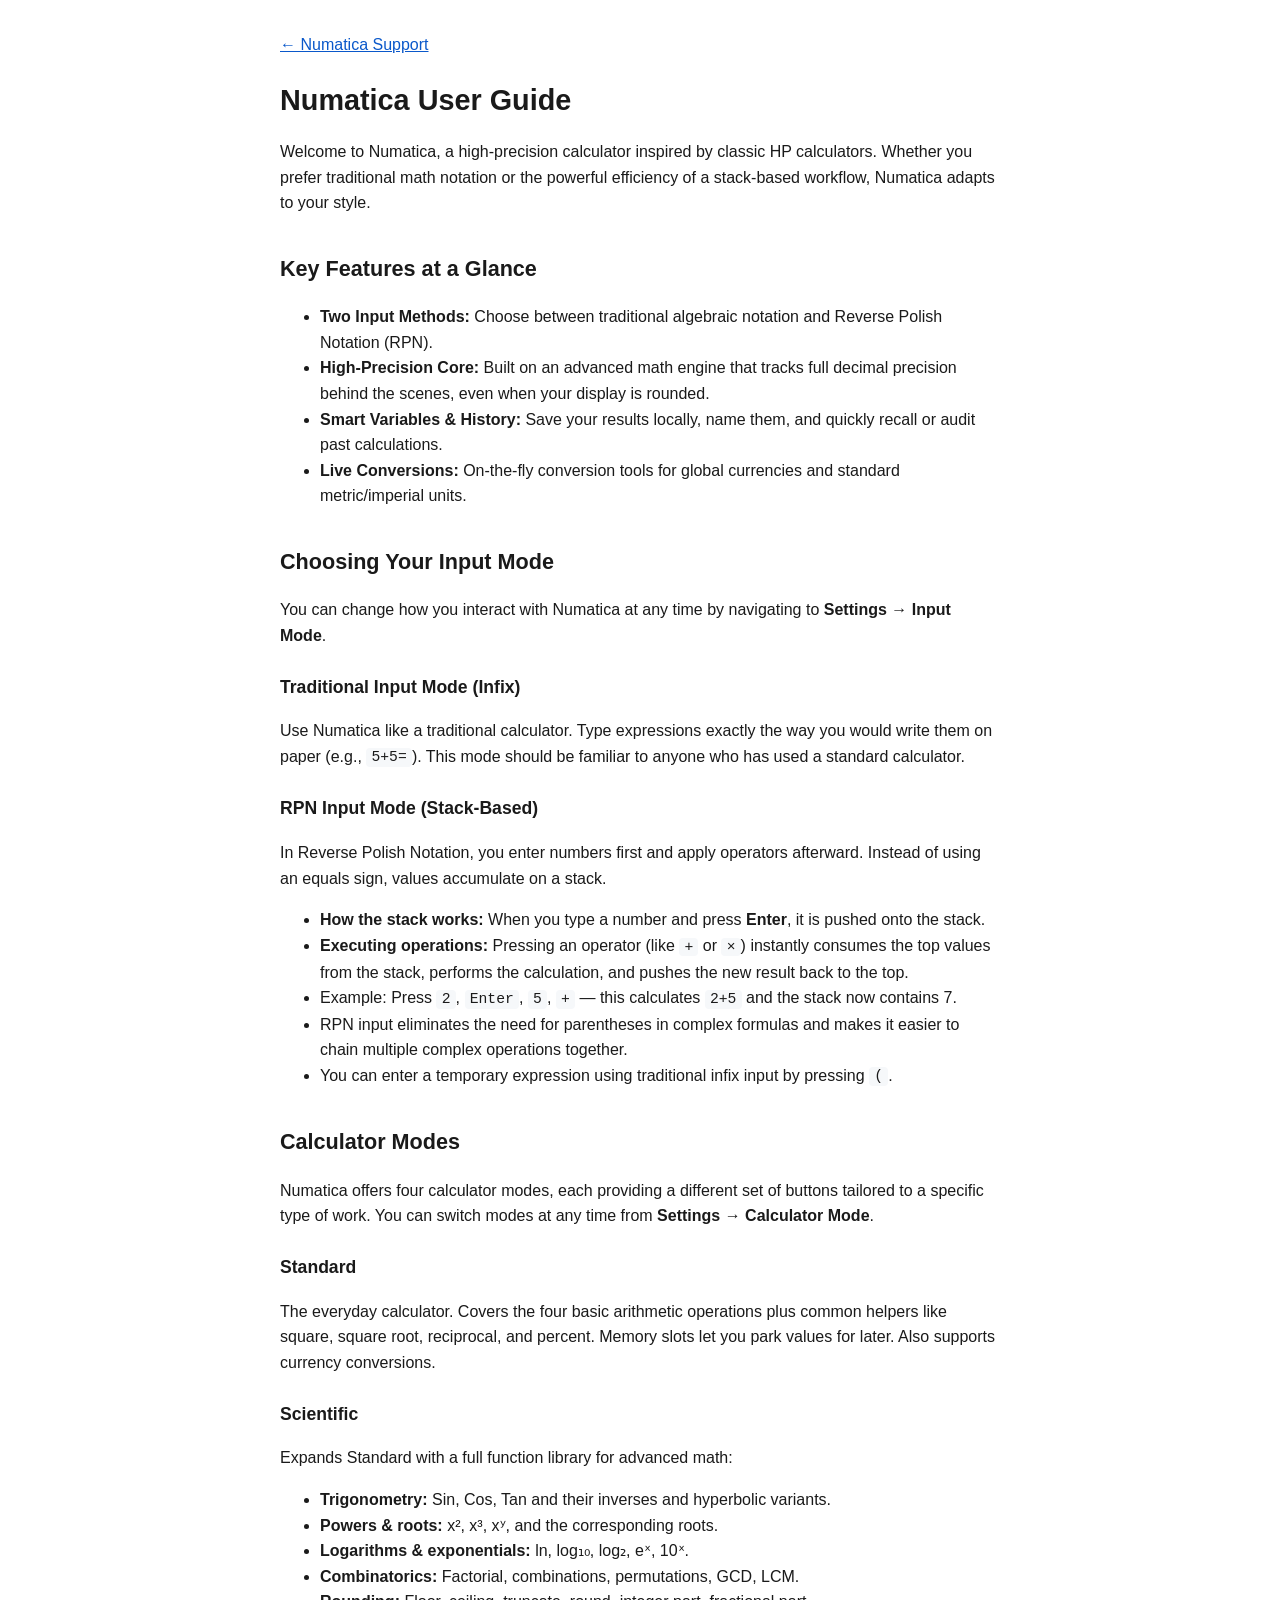
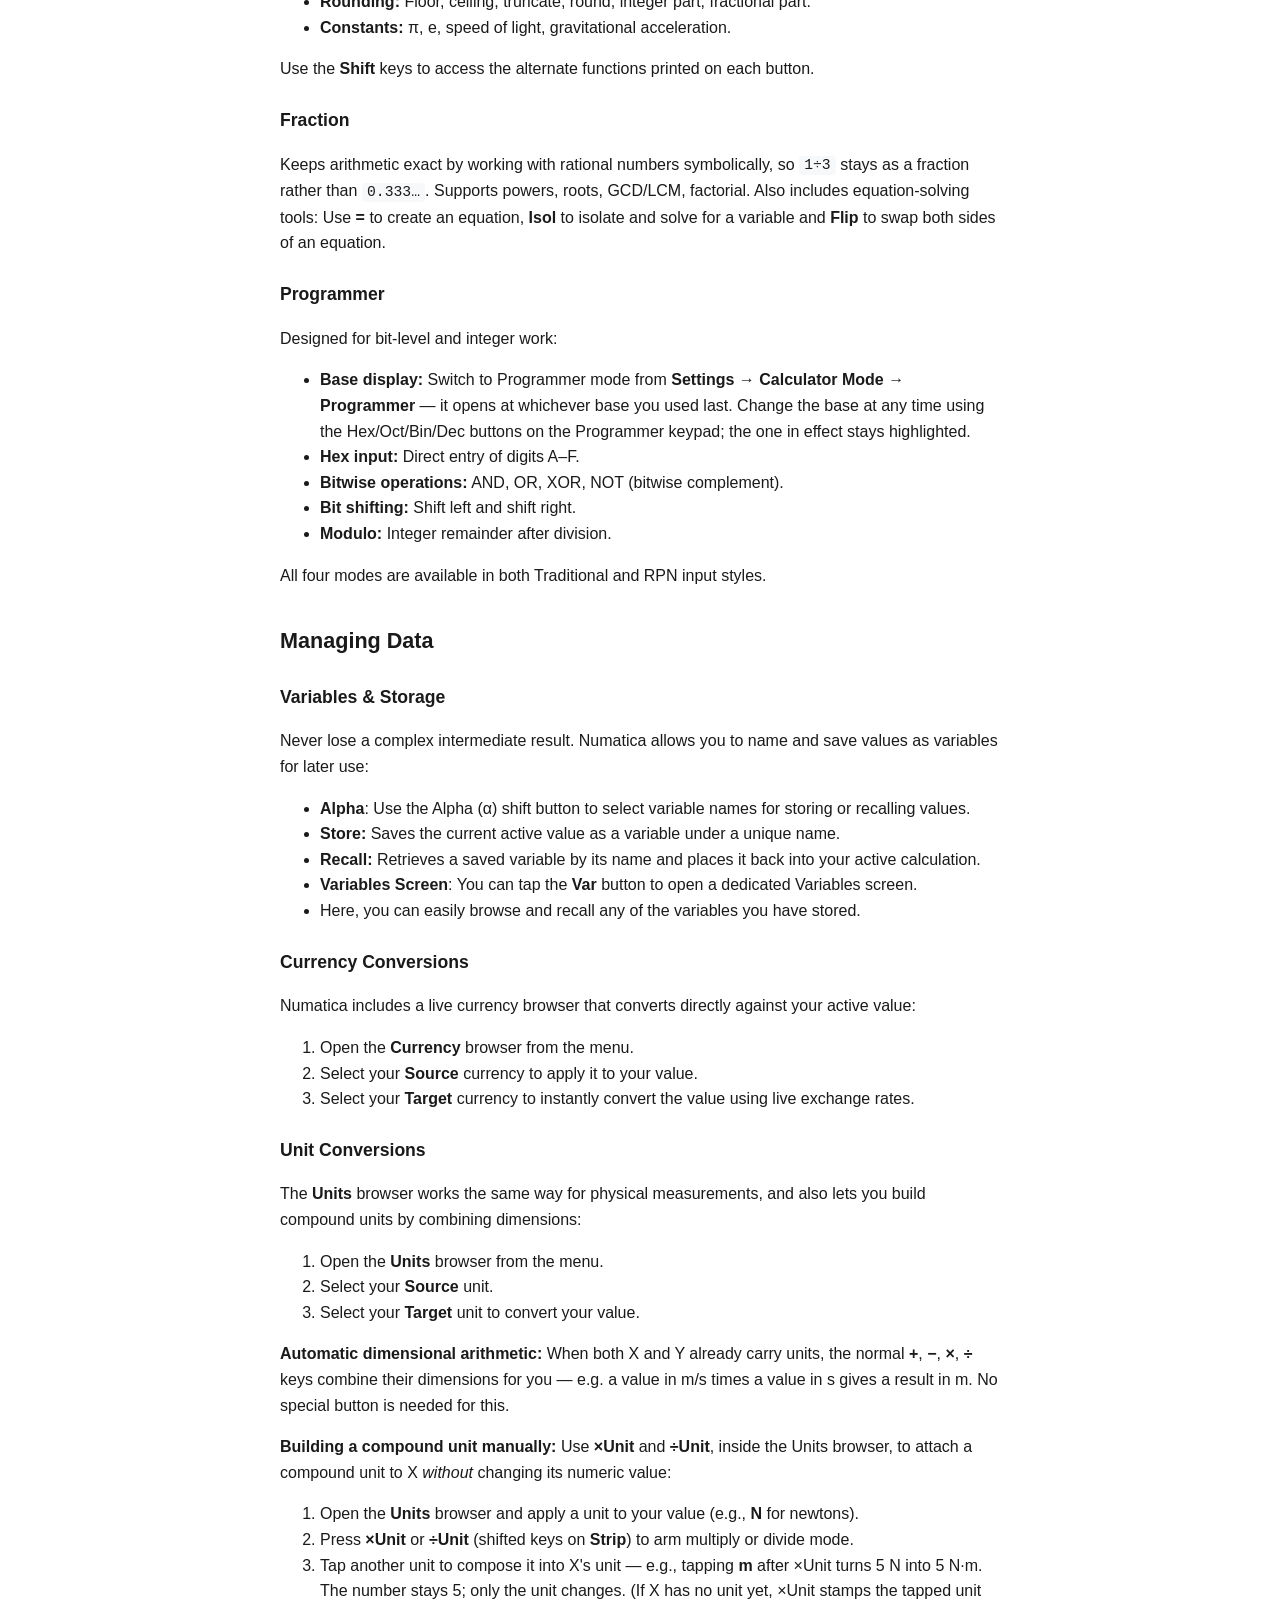
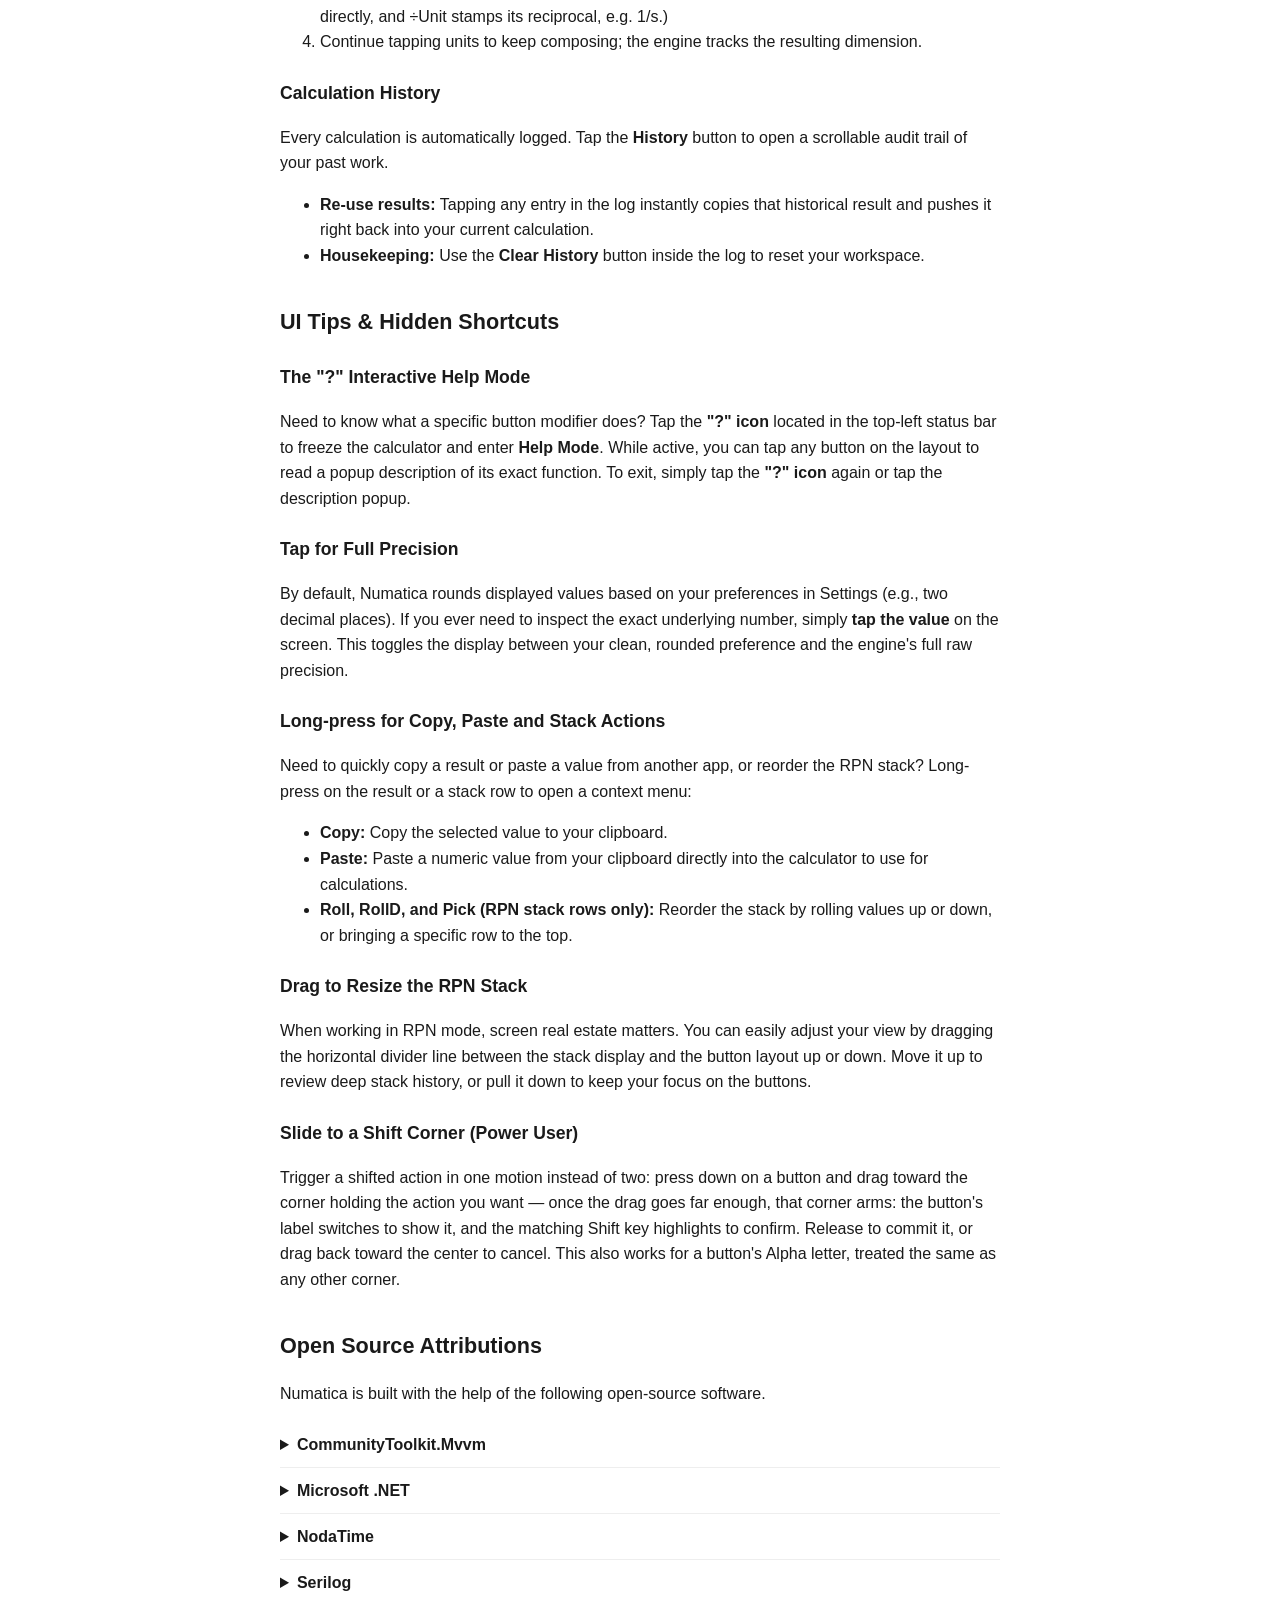
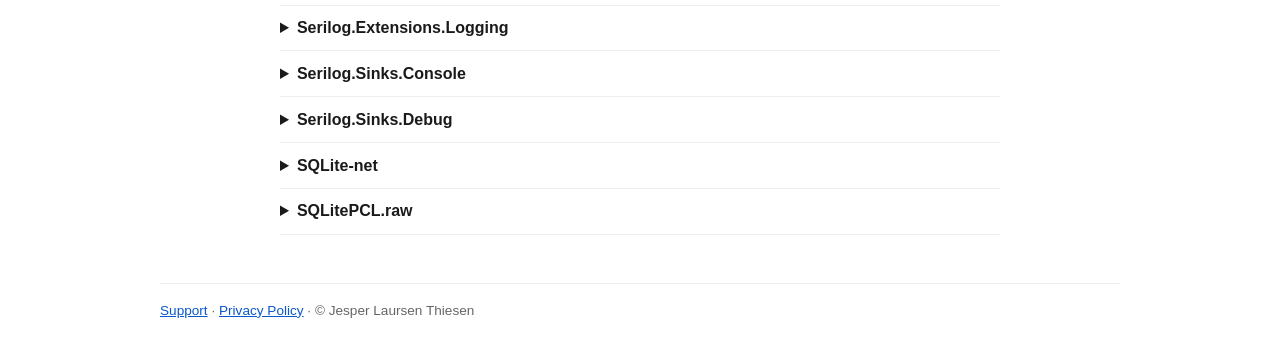
==== commit 0247fc9a: "Move privacy policy into privacy/ subfolder Bring the privacy policy over from numatica-info, restyl" ====
--- a/guide/index.html
+++ b/guide/index.html
@@ -1349,7 +1349,7 @@
 </main>
 <footer>
   <a href="../">Support</a> &middot;
-  <a href="https://jthiesen.github.io/numatica-info/">Privacy Policy</a> &middot;
+  <a href="../privacy/">Privacy Policy</a> &middot;
   &copy; Jesper Laursen Thiesen
 </footer>
 </body>
--- a/style.css
+++ b/style.css
@@ -0,0 +1,108 @@
+:root {
+  --bg: #ffffff;
+  --fg: #1a1a1a;
+  --muted: #666;
+  --rule: #eee;
+  --link: #0a58ca;
+  --card: #f6f8fa;
+  --accent: #35d1ea;
+  --navy: #1b2335;
+}
+@media (prefers-color-scheme: dark) {
+  :root {
+    --bg: #11151f;
+    --fg: #e8eaf0;
+    --muted: #9aa3b5;
+    --rule: #262d3d;
+    --link: #6cb6ff;
+    --card: #1b2335;
+  }
+}
+* { box-sizing: border-box; }
+body {
+  font-family: -apple-system, BlinkMacSystemFont, "Segoe UI", Roboto, Helvetica, Arial, sans-serif;
+  line-height: 1.6; color: var(--fg); background: var(--bg);
+  margin: 0; padding: 2rem 1.25rem;
+}
+main { max-width: 960px; margin: 0 auto; }
+main.narrow { max-width: 720px; }
+h1 { font-size: 1.8rem; margin-bottom: 0.25rem; }
+h2 { font-size: 1.35rem; margin-top: 2.25rem; }
+h3 { font-size: 1.1rem; margin-top: 1.5rem; }
+a { color: var(--link); }
+code, pre { font-family: ui-monospace, SFMono-Regular, Menlo, Consolas, monospace; }
+code { background: var(--card); padding: 0.1em 0.35em; border-radius: 4px; font-size: 0.92em; }
+hr { border: 0; border-top: 1px solid var(--rule); margin: 2rem 0; }
+.crumb { margin: 0 0 1rem; }
+.updated { color: var(--muted); font-size: 0.9rem; margin-top: 0; }
+
+header.hero { display: flex; align-items: center; gap: 1.25rem; margin-bottom: 1rem; }
+header.hero img { width: 96px; height: 96px; flex: none; }
+header.hero h1 { margin: 0; }
+header.hero p { margin: 0.25rem 0 0; color: var(--muted); }
+
+.contact {
+  background: var(--card); border-left: 4px solid var(--accent);
+  border-radius: 6px; padding: 1rem 1.25rem; margin: 1.5rem 0;
+}
+.contact h2 { margin: 0 0 0.25rem; font-size: 1.15rem; }
+.contact p { margin: 0; font-size: 1.1rem; }
+
+details { border-bottom: 1px solid var(--rule); padding: 0.6rem 0; }
+summary { cursor: pointer; font-weight: 600; }
+details > :not(summary) { margin: 0.5rem 0 0; }
+details pre {
+  white-space: pre-wrap; overflow-wrap: anywhere; font-size: 0.8rem;
+  background: var(--card); padding: 0.75rem; border-radius: 6px;
+}
+
+.shots {
+  list-style: none; padding: 0; margin: 1rem 0;
+  display: grid; grid-template-columns: repeat(auto-fill, minmax(190px, 1fr)); gap: 1.25rem;
+}
+.shots figure { margin: 0; }
+.shots img {
+  display: block; width: 100%; height: auto;
+  border-radius: 14px;
+}
+.shots figcaption { text-align: center; font-size: 0.85rem; color: var(--muted); margin-top: 0.4rem; }
+
+footer {
+  max-width: 960px; margin: 3rem auto 0; color: var(--muted); font-size: 0.85rem;
+  border-top: 1px solid var(--rule); padding-top: 1rem;
+}
+
+.about h3 { margin-top: 1.5rem; }
+.about ul { padding-left: 1.25rem; }
+
+.shots .zoom {
+  display: block; width: 100%; padding: 0; border: 0; background: none;
+  cursor: zoom-in; border-radius: 14px;
+}
+.shots .zoom:focus-visible { outline: 3px solid var(--accent); outline-offset: 3px; }
+
+html.lb-open { overflow: hidden; }
+.lightbox {
+  position: fixed; inset: 0; width: 100vw; height: 100vh; max-width: none; max-height: none;
+  margin: 0; padding: 0; border: 0; background: rgba(8, 11, 18, 0.94); color: #fff;
+  cursor: zoom-out;
+}
+.lightbox[open] { display: flex; flex-direction: column; align-items: center; justify-content: center; }
+.lightbox::backdrop { background: rgba(8, 11, 18, 0.94); }
+.lightbox img {
+  max-width: 100vw; max-height: calc(100vh - 3rem); width: auto; height: auto; object-fit: contain;
+}
+.lb-caption { margin: 0; height: 3rem; line-height: 3rem; font-size: 0.95rem; color: #cfd6e4; }
+.lb-btn {
+  position: absolute; border: 0; border-radius: 50%; width: 2.75rem; height: 2.75rem;
+  background: rgba(255, 255, 255, 0.14); color: #fff; font-size: 1.75rem; line-height: 1;
+  cursor: pointer;
+}
+.lb-btn:hover, .lb-btn:focus-visible { background: rgba(255, 255, 255, 0.28); }
+.lb-close { top: 0.75rem; right: 0.75rem; }
+.lb-prev { left: 0.75rem; top: 50%; transform: translateY(-50%); }
+.lb-next { right: 0.75rem; top: 50%; transform: translateY(-50%); }
+@media (prefers-reduced-motion: no-preference) {
+  .lightbox[open] { animation: lb-fade 0.15s ease-out; }
+  @keyframes lb-fade { from { opacity: 0; } to { opacity: 1; } }
+}
